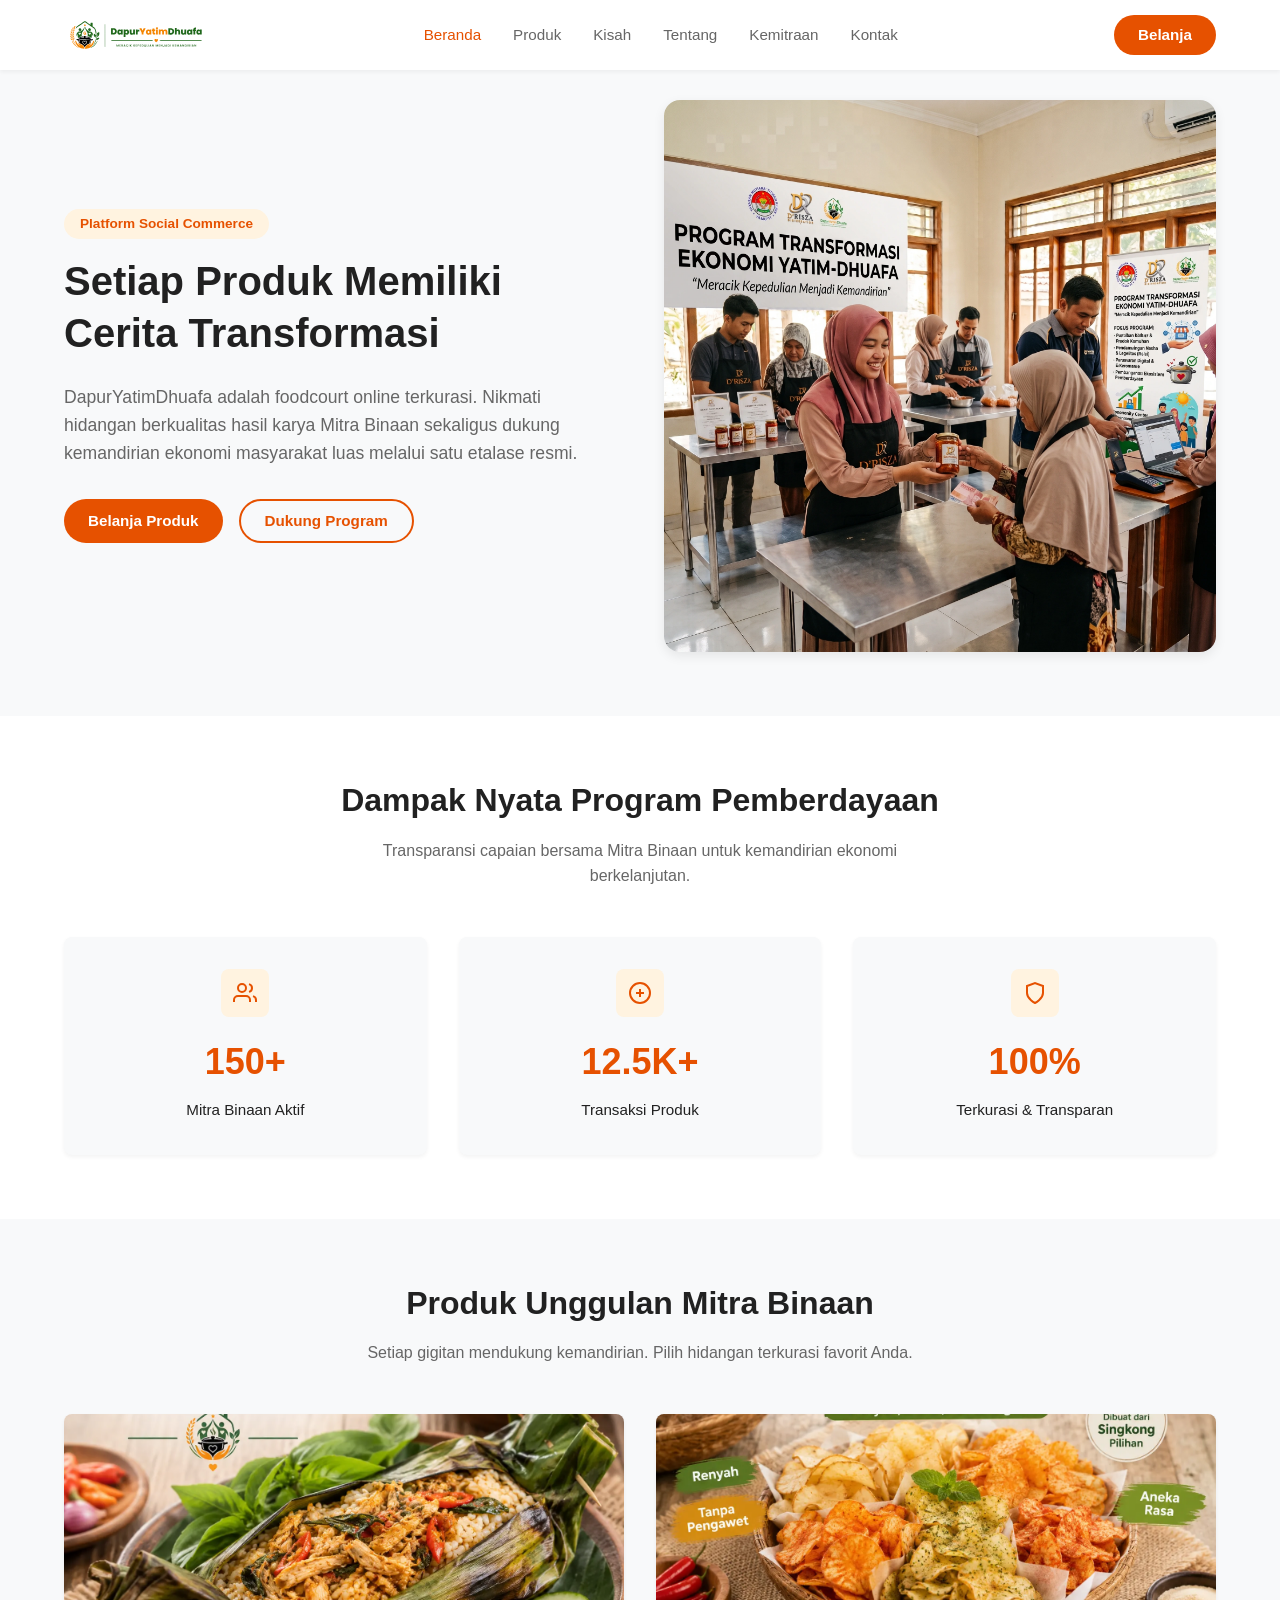
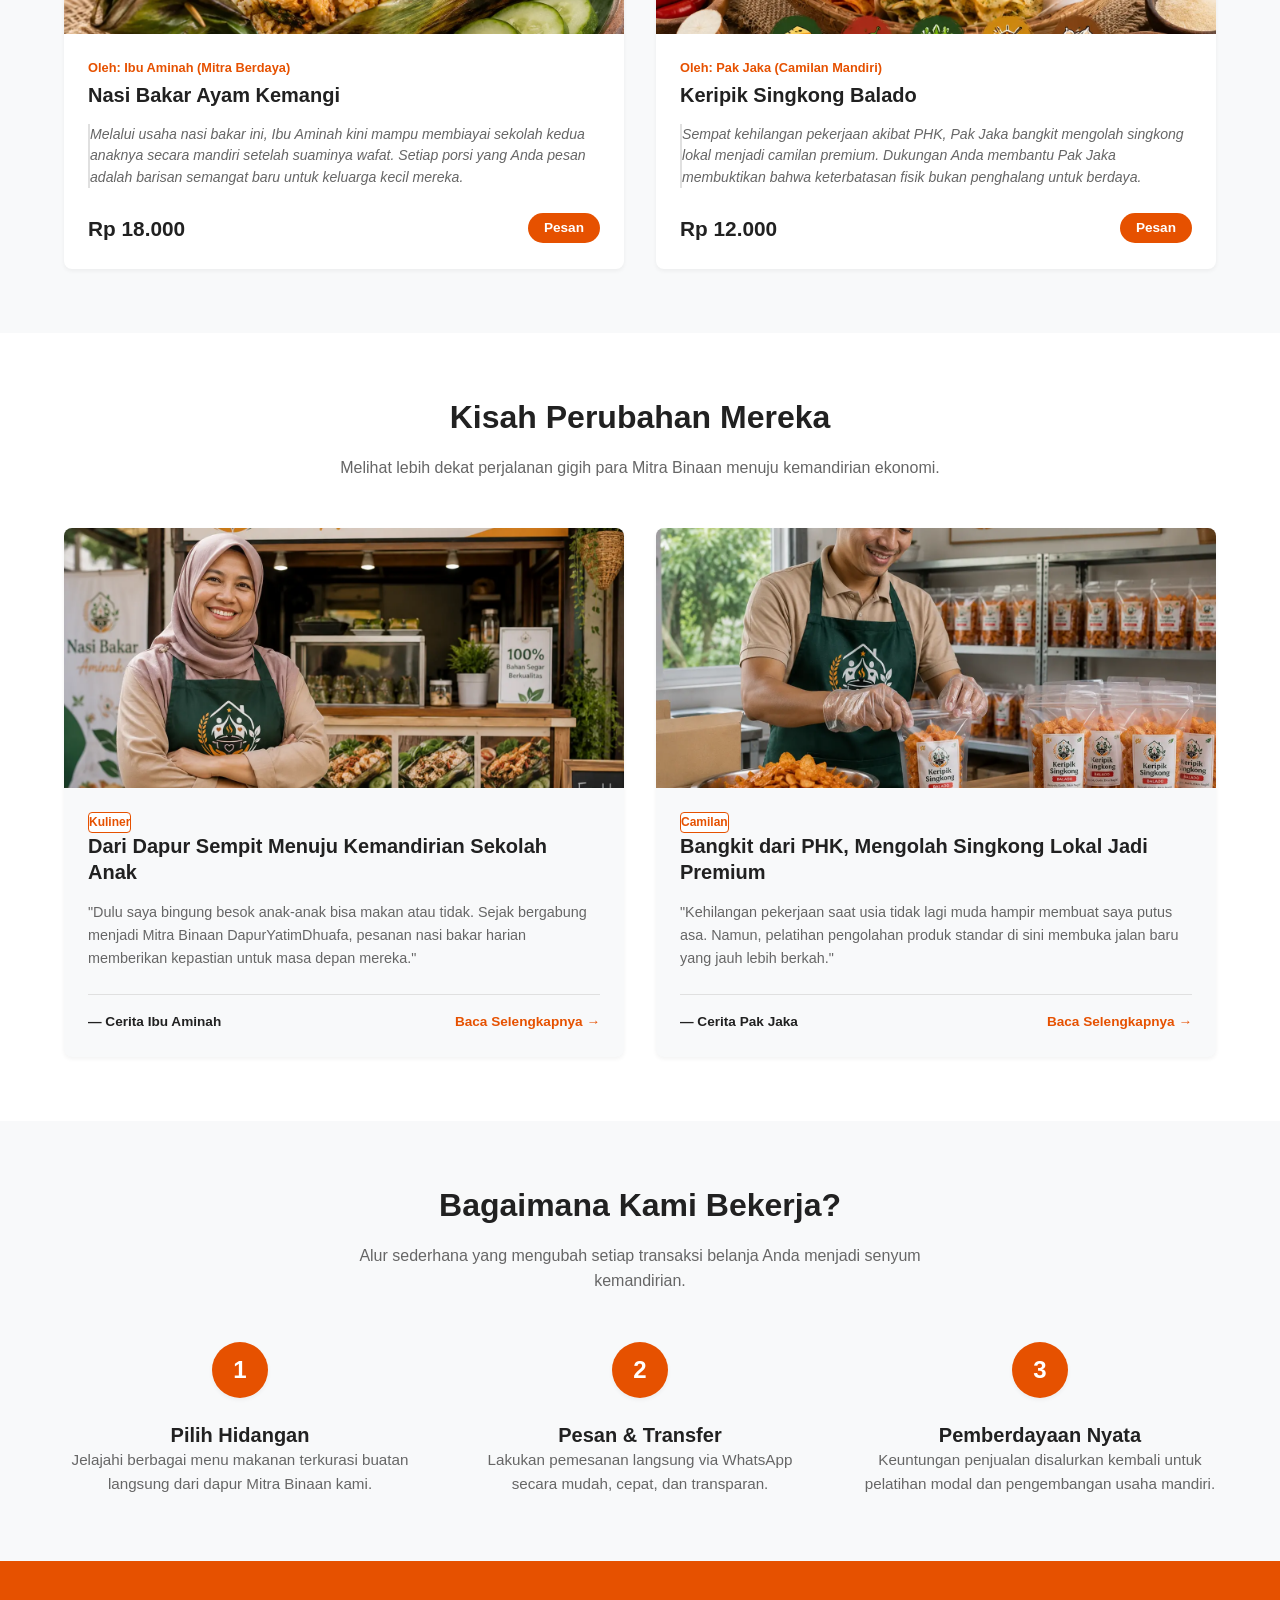
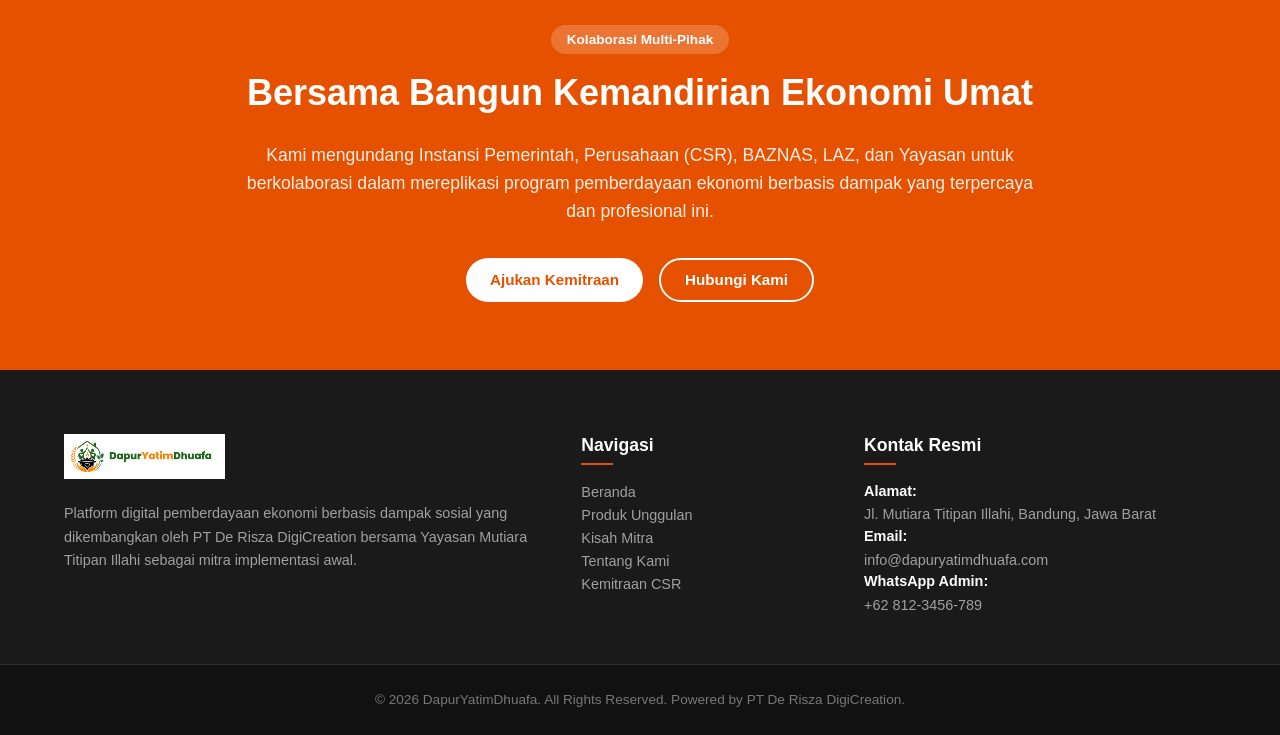
==== index.html @ 3997c0d6 "mengatur tampilan saat dishare ke sosmed" ====
<!doctype html>
<html lang="id">
  <head>
    <meta charset="UTF-8" />
    <meta name="viewport" content="width=device-width, initial-scale=1.0" />
    <title>DapurYatimDhuafa - Platform Foodcourt Online Terkurasi</title>
    <link
      rel="icon"
      type="image/webp"
      href="assets/icons/icon-dapuryatimdhuafa.svg"
    />

    <!-- SEO Meta Tags -->
    <meta
      name="description"
      content="Platform digital pemberdayaan ekonomi berbasis dampak sosial yang menghubungkan hasil karya Mitra Binaan dengan masyarakat luas melalui etalase digital resmi."
    />
    <link rel="canonical" href="https://dapuryatimdhuafa.com/" />

    <!-- Open Graph / Facebook / WhatsApp (BAB 46) -->
    <!-- Open Graph / Facebook / WhatsApp (BAB 46) -->
    <meta property="og:type" content="website" />
    <meta property="og:url" content="https://dederisza.github.io/dyd/" />
    <meta property="og:title" content="Dapur Yatim Dhuafa" />
    <meta
      property="og:description"
      content="Meracik Kepedulian Menjadi Kemandirian. Platform foodcourt online terkurasi hasil karya Mitra Binaan."
    />
    <meta
      property="og:image"
      content="https://dederisza.github.io/dyd/assets/images/hero-display.webp"
    />

    <!-- CSS Master (BAB 42) -->
    <link rel="stylesheet" href="assets/css/style.css" />
  </head>
  <body>
    <!-- Header & Navigasi Utama (BAB 11 & 41) -->
    <!-- Header & Navigasi Utama (BAB 11, 12, & 41) -->
    <header class="main-header">
      <nav class="navbar">
        <!-- 1. Area Logo Resmi (BAB 12) -->
        <a href="#" class="navbar__logo">
          <img
            src="assets/images/logo-horizontal-dapuryatimdhuafa.svg"
            alt="Logo Resmi DapurYatimDhuafa"
            class="navbar__logo-img"
          />
        </a>

        <!-- 2. Menu Navigasi Tengah (BAB 12) -->
        <ul class="navbar__menu">
          <li>
            <a href="#" class="navbar__link navbar__link--active">Beranda</a>
          </li>
          <li><a href="pages/produk.html" class="navbar__link">Produk</a></li>
          <li><a href="pages/kisah.html" class="navbar__link">Kisah</a></li>
          <li><a href="pages/tentang.html" class="navbar__link">Tentang</a></li>
          <li>
            <a href="pages/kemitraan.html" class="navbar__link">Kemitraan</a>
          </li>
          <li><a href="pages/kontak.html" class="navbar__link">Kontak</a></li>
        </ul>

        <!-- 3. Aksi Kanan / CTA (BAB 12 & 29) -->
        <div class="navbar__actions">
          <!-- Tombol Belanja Utama -->
          <a href="pages/produk.html" class="btn btn--primary">Belanja</a>

          <!-- Tombol Hamburger Mobile (☰) -->
          <button
            class="navbar__toggle"
            aria-label="Buka Menu"
            aria-expanded="false"
          >
            <span></span>
            <span></span>
            <span></span>
          </button>
        </div>
      </nav>
    </header>

    <!-- Konten Utama Halaman (BAB 41) -->
    <main>
      <!-- H1 Tunggal Wajib per Halaman (BAB 41) -->
      <h1 class="visually-hidden">
        DapurYatimDhuafa - Pemberdayaan Ekonomi Berbasis Dampak Sosial
      </h1>

      <!-- Section Hero (BAB 11 & 41) -->
      <!-- Section Hero (BAB 11, 16, & 18) -->
      <section id="hero" class="hero">
        <div class="hero__container">
          <!-- Blok Teks / Informasi -->
          <div class="hero__content">
            <span class="hero__badge">Platform Social Commerce</span>
            <h2 class="hero__title">
              Setiap Produk Memiliki Cerita Transformasi
            </h2>
            <p class="hero__description">
              DapurYatimDhuafa adalah foodcourt online terkurasi. Nikmati
              hidangan berkualitas hasil karya Mitra Binaan sekaligus dukung
              kemandirian ekonomi masyarakat luas melalui satu etalase resmi.
            </p>

            <!-- Strategi CTA (BAB 15 & 29) -->
            <div class="hero__actions">
              <a href="pages/produk.html" class="btn btn--primary"
                >Belanja Produk</a
              >
              <a href="pages/kisah.html" class="btn btn--secondary"
                >Dukung Program</a
              >
            </div>
          </div>

          <!-- Blok Visual / Gambar Utama -->
          <div class="hero__image-wrapper">
            <!-- Menggunakan standar gambar optimal (BAB 31 & 45) -->
            <img
              src="assets/images/hero-transaksi-dapuryatimdhuafa.webp"
              alt="Aktivitas Mitra Binaan DapurYatimDhuafa memasak hidangan berkualitas"
              class="hero__image"
              loading="eager"
            />
          </div>
        </div>
      </section>

      <!-- Section Impact / Dampak (BAB 11) -->
      <!-- Section Impact / Dampak (BAB 11 & 16) -->
      <section id="impact" class="impact">
        <div class="impact__container">
          <!-- Header Section -->
          <div class="impact__header">
            <h2 class="impact__title">Dampak Nyata Program Pemberdayaan</h2>
            <p class="impact__subtitle">
              Transparansi capaian bersama Mitra Binaan untuk kemandirian
              ekonomi berkelanjutan.
            </p>
          </div>

          <!-- Grid Kartu Dampak (BAB 24 & 30) -->
          <div class="impact__grid">
            <!-- Kartu Dampak 1 -->
            <div class="impact-card">
              <div class="impact-card__icon-wrapper">
                <!-- Placeholder Icon Menggunakan SVG Sederhana (BAB 28 & 39) -->
                <svg
                  class="impact-card__icon"
                  viewBox="0 0 24 24"
                  width="24"
                  height="24"
                  fill="none"
                  stroke="currentColor"
                  stroke-width="2"
                >
                  <path d="M17 21v-2a4 4 0 0 0-4-4H5a4 4 0 0 0-4 4v2"></path>
                  <circle cx="9" cy="7" r="4"></circle>
                  <path d="M23 21v-2a4 4 0 0 0-3-3.87"></path>
                  <path d="M16 3.13a4 4 0 0 1 0 7.75"></path>
                </svg>
              </div>
              <div class="impact-card__number">150+</div>
              <p class="impact-card__label">Mitra Binaan Aktif</p>
            </div>

            <!-- Kartu Dampak 2 -->
            <div class="impact-card">
              <div class="impact-card__icon-wrapper">
                <svg
                  class="impact-card__icon"
                  viewBox="0 0 24 24"
                  width="24"
                  height="24"
                  fill="none"
                  stroke="currentColor"
                  stroke-width="2"
                >
                  <circle cx="12" cy="12" r="10"></circle>
                  <line x1="12" y1="8" x2="12" y2="16"></line>
                  <line x1="8" y1="12" x2="16" y2="12"></line>
                </svg>
              </div>
              <div class="impact-card__number">12.5K+</div>
              <p class="impact-card__label">Transaksi Produk</p>
            </div>

            <!-- Kartu Dampak 3 -->
            <div class="impact-card">
              <div class="impact-card__icon-wrapper">
                <svg
                  class="impact-card__icon"
                  viewBox="0 0 24 24"
                  width="24"
                  height="24"
                  fill="none"
                  stroke="currentColor"
                  stroke-width="2"
                >
                  <path d="M12 22s8-4 8-10V5l-8-3-8 3v7c0 6 8 10 8 10z"></path>
                </svg>
              </div>
              <div class="impact-card__number">100%</div>
              <p class="impact-card__label">Terkurasi & Transparan</p>
            </div>
          </div>
        </div>
      </section>

      <!-- Section Produk Pilihan (BAB 11) -->
      <!-- Section Produk Pilihan (BAB 11, 16, & 30) -->
      <section id="featured-products" class="products">
        <div class="products__container">
          <!-- Header Section -->
          <div class="products__header">
            <h2 class="products__title">Produk Unggulan Mitra Binaan</h2>
            <p class="products__subtitle">
              Setiap gigitan mendukung kemandirian. Pilih hidangan terkurasi
              favorit Anda.
            </p>
          </div>

          <!-- Grid Katalog Produk (BAB 24 & 30) -->
          <!-- Grid Katalog Produk (BAB 24 & 30) -->
          <div class="products__grid">
            <!-- Product Card 1 -->
            <div class="product-card">
              <div class="product-card__image-wrapper">
                <img
                  src="assets/images/nasi-bakar-ayam-suwir-kemangi.webp"
                  alt="Nasi Bakar Ayam Suwir Kemangi"
                  class="product-card__image"
                  loading="lazy"
                />
                <span class="product-card__badge">Terlaris</span>
              </div>
              <div class="product-card__content">
                <span class="product-card__mitra"
                  >Oleh: Ibu Aminah (Mitra Berdaya)</span
                >
                <h3 class="product-card__name">Nasi Bakar Ayam Kemangi</h3>

                <!-- Cerita Pengantar yang Menggugah (BAB 2.3 & 6) -->
                <p class="product-card__excerpt">
                  Melalui usaha nasi bakar ini, Ibu Aminah kini mampu membiayai
                  sekolah kedua anaknya secara mandiri setelah suaminya wafat.
                  Setiap porsi yang Anda pesan adalah barisan semangat baru
                  untuk keluarga kecil mereka.
                </p>

                <div class="product-card__footer">
                  <span class="product-card__price">Rp 18.000</span>
                  <a
                    href="https://wa.me/628123456789?text=Halo%20Admin%20DapurYatimDhuafa,%20saya%20mau%20pesan%20Nasi%20Bakar%20Ayam"
                    class="btn btn--primary btn--sm"
                    target="_blank"
                    rel="noopener"
                    >Pesan</a
                  >
                </div>
              </div>
            </div>

            <!-- Product Card 2 -->
            <div class="product-card">
              <div class="product-card__image-wrapper">
                <img
                  src="assets/images/keripik-singkong-renyah-aneka-rasa.webp"
                  alt="Keripik Singkong Renyah Aneka Rasa"
                  class="product-card__image"
                  loading="lazy"
                />
              </div>
              <div class="product-card__content">
                <span class="product-card__mitra"
                  >Oleh: Pak Jaka (Camilan Mandiri)</span
                >
                <h3 class="product-card__name">Keripik Singkong Balado</h3>

                <!-- Cerita Pengantar yang Menggugah (BAB 2.3 & 6) -->
                <p class="product-card__excerpt">
                  Sempat kehilangan pekerjaan akibat PHK, Pak Jaka bangkit
                  mengolah singkong lokal menjadi camilan premium. Dukungan Anda
                  membantu Pak Jaka membuktikan bahwa keterbatasan fisik bukan
                  penghalang untuk berdaya.
                </p>

                <div class="product-card__footer">
                  <span class="product-card__price">Rp 12.000</span>
                  <a
                    href="https://wa.me/628123456789?text=Halo%20Admin%20DapurYatimDhuafa,%20saya%20mau%20pesan%20Keripik%20Singkong"
                    class="btn btn--primary btn--sm"
                    target="_blank"
                    rel="noopener"
                    >Pesan</a
                  >
                </div>
              </div>
            </div>
          </div>
        </div>
      </section>

      <!-- Section Cerita Pilihan (BAB 11) -->
      <!-- Section Cerita Pilihan (BAB 11, 16, & 30) -->
      <section id="featured-stories" class="stories">
        <div class="stories__container">
          <!-- Header Section -->
          <div class="stories__header">
            <h2 class="stories__title">Kisah Perubahan Mereka</h2>
            <p class="stories__subtitle">
              Melihat lebih dekat perjalanan gigih para Mitra Binaan menuju
              kemandirian ekonomi.
            </p>
          </div>

          <!-- Grid Kartu Cerita (BAB 24 & 30) -->
          <div class="stories__grid">
            <!-- Story Card 1 -->
            <article class="story-card">
              <div class="story-card__image-wrapper">
                <img
                  src="assets/images/bu-aminah-depan-gerainya.webp"
                  alt="Foto senyum Ibu Aminah di depan gerai Nasi Bakar miliknya"
                  class="story-card__image"
                  loading="lazy"
                />
              </div>
              <div class="story-card__content">
                <span class="story-card__tag">Kuliner</span>
                <h3 class="story-card__title">
                  Dari Dapur Sempit Menuju Kemandirian Sekolah Anak
                </h3>
                <p class="story-card__snippet">
                  "Dulu saya bingung besok anak-anak bisa makan atau tidak.
                  Sejak bergabung menjadi Mitra Binaan DapurYatimDhuafa, pesanan
                  nasi bakar harian memberikan kepastian untuk masa depan
                  mereka."
                </p>
                <div class="story-card__footer">
                  <span class="story-card__author">— Cerita Ibu Aminah</span>
                  <!-- Tombol aksi membaca cerita penuh (BAB 29) -->
                  <a href="pages/kisah.html" class="story-card__link"
                    >Baca Selengkapnya &rarr;</a
                  >
                </div>
              </div>
            </article>

            <!-- Story Card 2 -->
            <article class="story-card">
              <div class="story-card__image-wrapper">
                <img
                  src="assets/images/foto-pak-jaka-sedang-mengemas-keripik-singkong-balado-dengan-rapi.webp"
                  alt="Foto Pak Jaka sedang mengemas Keripik Singkong Balado dengan rapi"
                  class="story-card__image"
                  loading="lazy"
                />
              </div>
              <div class="story-card__content">
                <span class="story-card__tag">Camilan</span>
                <h3 class="story-card__title">
                  Bangkit dari PHK, Mengolah Singkong Lokal Jadi Premium
                </h3>
                <p class="story-card__snippet">
                  "Kehilangan pekerjaan saat usia tidak lagi muda hampir membuat
                  saya putus asa. Namun, pelatihan pengolahan produk standar di
                  sini membuka jalan baru yang jauh lebih berkah."
                </p>
                <div class="story-card__footer">
                  <span class="story-card__author">— Cerita Pak Jaka</span>
                  <a href="pages/kisah.html" class="story-card__link"
                    >Baca Selengkapnya &rarr;</a
                  >
                </div>
              </div>
            </article>
          </div>
        </div>
      </section>

      <!-- Section Cara Kerja (BAB 11) -->
      <!-- Section Cara Kerja (BAB 11 & 16) -->
      <section id="how-it-works" class="steps">
        <div class="steps__container">
          <!-- Header Section -->
          <div class="steps__header">
            <h2 class="steps__title">Bagaimana Kami Bekerja?</h2>
            <p class="steps__subtitle">
              Alur sederhana yang mengubah setiap transaksi belanja Anda menjadi
              senyum kemandirian.
            </p>
          </div>

          <!-- Alur Langkah (Flexbox/Grid - BAB 24) -->
          <div class="steps__grid">
            <!-- Langkah 1 -->
            <div class="step-item">
              <div class="step-item__number">1</div>
              <h3 class="step-item__title">Pilih Hidangan</h3>
              <p class="step-item__description">
                Jelajahi berbagai menu makanan terkurasi buatan langsung dari
                dapur Mitra Binaan kami.
              </p>
            </div>

            <!-- Langkah 2 -->
            <div class="step-item">
              <div class="step-item__number">2</div>
              <h3 class="step-item__title">Pesan & Transfer</h3>
              <p class="step-item__description">
                Lakukan pemesanan langsung via WhatsApp secara mudah, cepat, dan
                transparan.
              </p>
            </div>

            <!-- Langkah 3 -->
            <div class="step-item">
              <div class="step-item__number">3</div>
              <h3 class="step-item__title">Pemberdayaan Nyata</h3>
              <p class="step-item__description">
                Keuntungan penjualan disalurkan kembali untuk pelatihan modal
                dan pengembangan usaha mandiri.
              </p>
            </div>
          </div>
        </div>
      </section>

      <!-- Section Ajakan Bermitra (BAB 11) -->
      <!-- Section Ajakan Bermitra (BAB 11, 15, & 16) -->
      <section id="cta-partnership" class="partnership-cta">
        <div class="partnership-cta__container">
          <div class="partnership-cta__content">
            <!-- Label Penanda Target (BAB 8 - Persona CSR & Pemerintah) -->
            <span class="partnership-cta__badge">Kolaborasi Multi-Pihak</span>
            <h2 class="partnership-cta__title">
              Bersama Bangun Kemandirian Ekonomi Umat
            </h2>
            <p class="partnership-cta__description">
              Kami mengundang Instansi Pemerintah, Perusahaan (CSR), BAZNAS,
              LAZ, dan Yayasan untuk berkolaborasi dalam mereplikasi program
              pemberdayaan ekonomi berbasis dampak yang terpercaya dan
              profesional ini.
            </p>

            <!-- Aksi Kemitraan Utama (BAB 15 & 29) -->
            <div class="partnership-cta__actions">
              <a href="pages/kemitraan.html" class="btn btn--primary"
                >Ajukan Kemitraan</a
              >
              <a href="pages/kontak.html" class="btn btn--secondary btn--light"
                >Hubungi Kami</a
              >
            </div>
          </div>
        </div>
      </section>
    </main>

    <!-- Footer Resmi (BAB 11 & 41) -->
    <!-- Footer Resmi (BAB 11 & 41) -->
    <footer class="main-footer">
      <div class="footer__container">
        <!-- Kolom 1: Tentang & Kredibilitas -->
        <div class="footer__col">
          <a href="#" class="footer__logo">
            <img
              src="assets/images/logo-web-DapurYatimDhuafa.jpeg"
              alt="Logo DapurYatimDhuafa Putih"
              class="footer__logo-img"
            />
          </a>
          <p class="footer__description">
            Platform digital pemberdayaan ekonomi berbasis dampak sosial yang
            dikembangkan oleh PT De Risza DigiCreation bersama Yayasan Mutiara
            Titipan Illahi sebagai mitra implementasi awal.
          </p>
        </div>

        <!-- Kolom 2: Tautan Navigasi Cepat (BAB 11) -->
        <div class="footer__col">
          <h4 class="footer__title">Navigasi</h4>
          <ul class="footer__links">
            <li><a href="#" class="footer__link">Beranda</a></li>
            <li>
              <a href="pages/produk.html" class="footer__link"
                >Produk Unggulan</a
              >
            </li>
            <li>
              <a href="pages/kisah.html" class="footer__link">Kisah Mitra</a>
            </li>
            <li>
              <a href="pages/tentang.html" class="footer__link">Tentang Kami</a>
            </li>
            <li>
              <a href="pages/kemitraan.html" class="footer__link"
                >Kemitraan CSR</a
              >
            </li>
          </ul>
        </div>

        <!-- Kolom 3: Kontak & Alamat (BAB 11) -->
        <div class="footer__col">
          <h4 class="footer__title">Kontak Resmi</h4>
          <ul class="footer__info">
            <li>
              <strong>Alamat:</strong> Jl. Mutiara Titipan Illahi, Bandung, Jawa
              Barat
            </li>
            <li><strong>Email:</strong> info@dapuryatimdhuafa.com</li>
            <li><strong>WhatsApp Admin:</strong> +62 812-3456-789</li>
          </ul>
        </div>
      </div>

      <!-- Baris Hak Cipta Paling Bawah -->
      <div class="footer__bottom">
        <div class="footer__bottom-container">
          <p>
            &copy; 2026 DapurYatimDhuafa. All Rights Reserved. Powered by PT De
            Risza DigiCreation.
          </p>
        </div>
      </div>
    </footer>

    <!-- JavaScript Master (BAB 43) -->
    <script src="assets/js/app.js" type="module"></script>
  </body>
</html>
---- assets/css/style.css ----
/* ==========================================================================
   DapurYatimDhuafa - Master Stylesheet
   Fungsi: Menggabungkan semua modul CSS sesuai BAB 42 & BAB 54
   ========================================================================== */

/* 1. Kategori BASE (Aturan Dasar & Variabel Global) */
@import url("base/variables.css");
@import url("base/reset.css");

/* 2. Kategori LAYOUT (Struktur Tata Letak Makro Halaman) */
@import url("layout/layout.css");
@import url("layout/header.css");

/* 3. Kategori COMPONENTS (Elemen UI Kecil yang Dapat Dipakai Ulang) */
@import url("components/buttons.css");

/* 4. Kategori PAGES (Gaya Visual Khusus untuk Halaman Tertentu/Section) */
@import url("pages/hero.css");
@import url("pages/section.css");
@import url("pages/responsive.css");
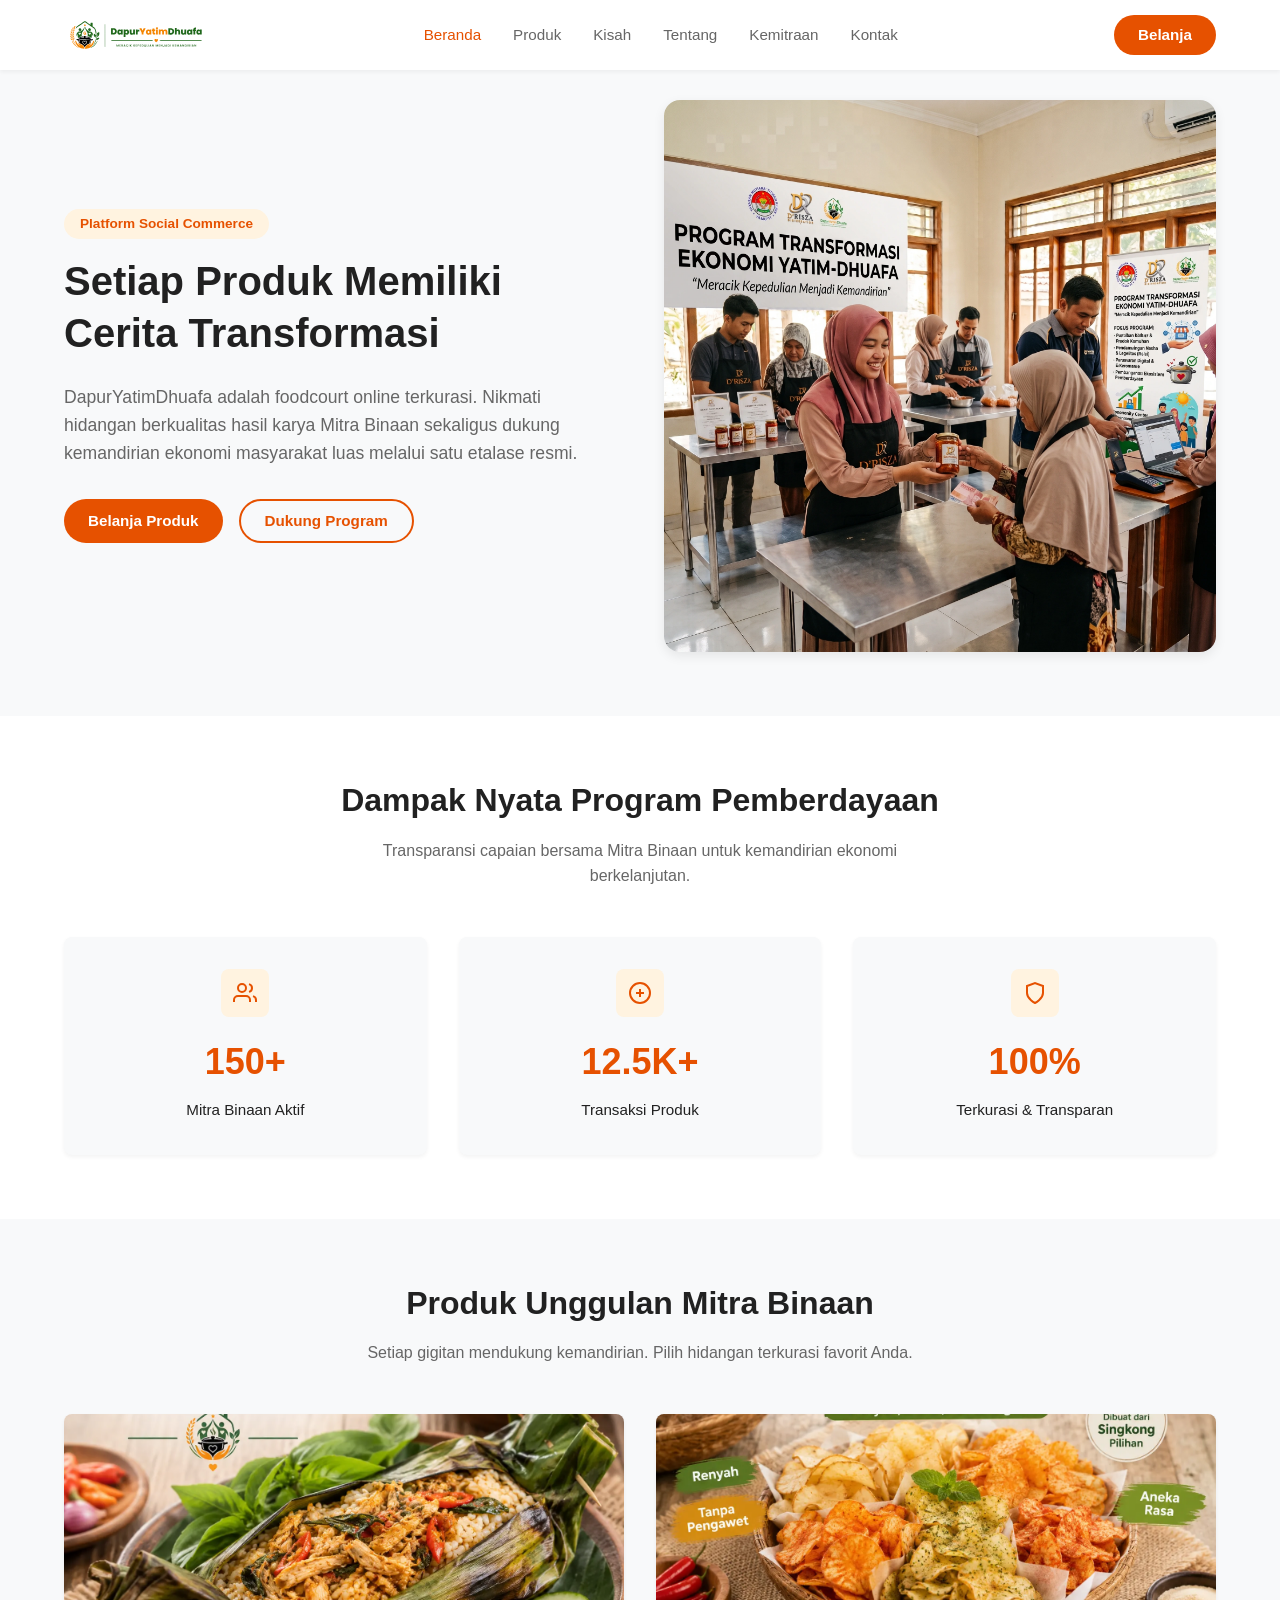
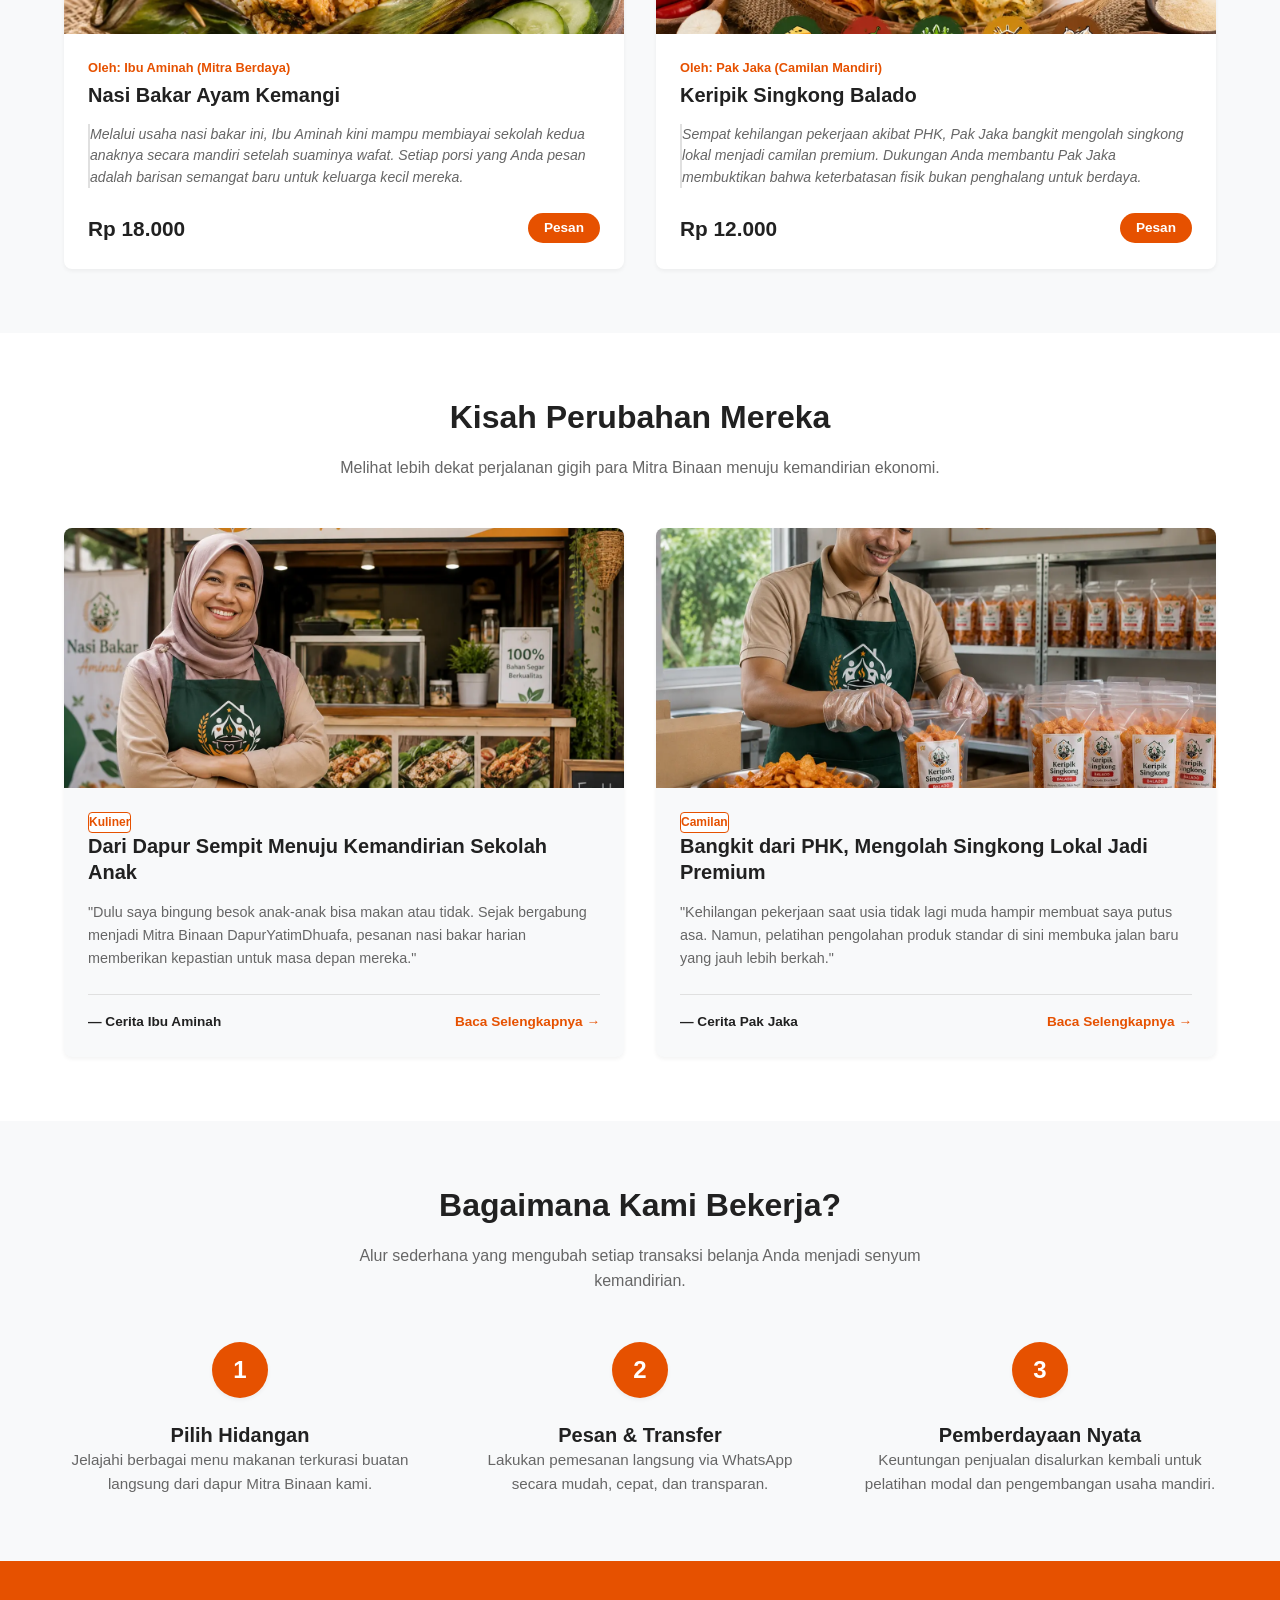
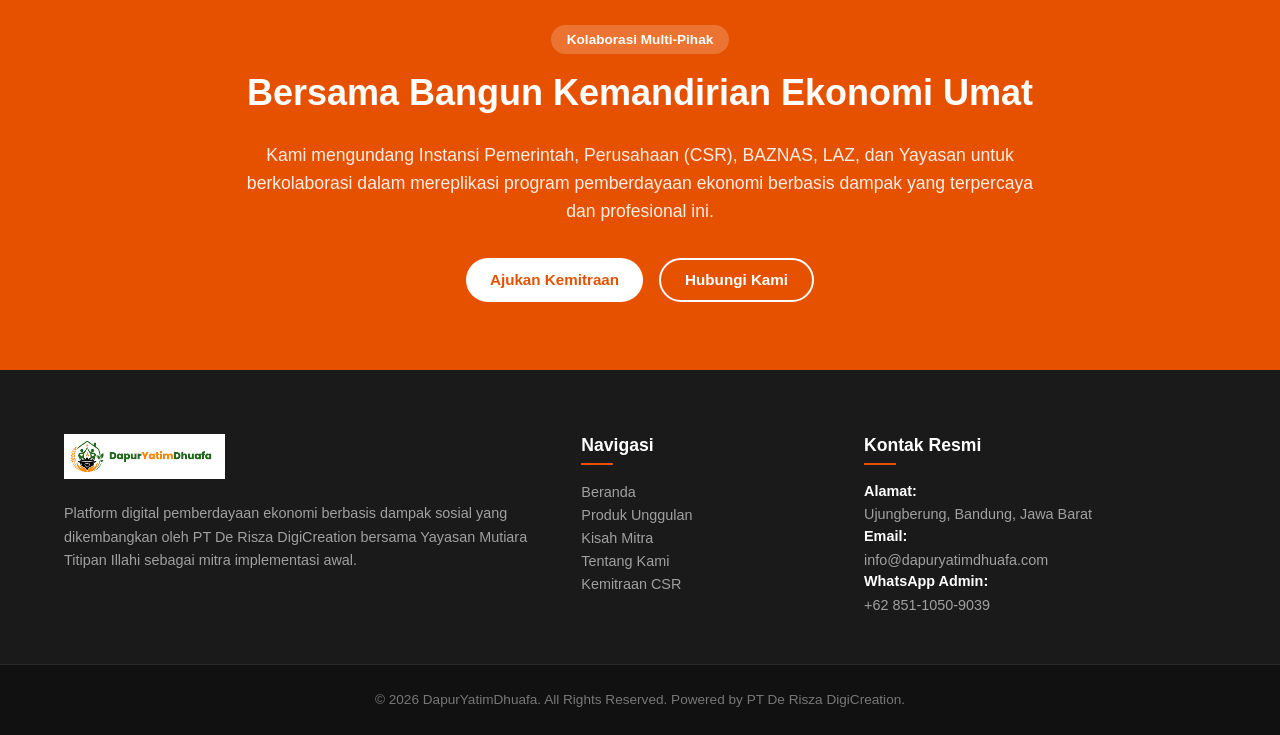
==== commit 004cd3fe: "Mengganti Alamat dan no WA" ====
--- a/index.html
+++ b/index.html
@@ -28,7 +28,7 @@
     />
     <meta
       property="og:image"
-      content="https://dederisza.github.io/dyd/assets/images/hero-display.webp"
+      content="https://dederisza.github.io/dyd/assets/images/hero-transaksi-dapuryatimdhuafa.webp"
     />
 
     <!-- CSS Master (BAB 42) -->
@@ -253,7 +253,7 @@
                 <div class="product-card__footer">
                   <span class="product-card__price">Rp 18.000</span>
                   <a
-                    href="https://wa.me/628123456789?text=Halo%20Admin%20DapurYatimDhuafa,%20saya%20mau%20pesan%20Nasi%20Bakar%20Ayam"
+                    href="https://wa.me/6285110509039?text=Halo%20Admin%20DapurYatimDhuafa,%20saya%20mau%20pesan%20Nasi%20Bakar%20Ayam"
                     class="btn btn--primary btn--sm"
                     target="_blank"
                     rel="noopener"
@@ -290,7 +290,7 @@
                 <div class="product-card__footer">
                   <span class="product-card__price">Rp 12.000</span>
                   <a
-                    href="https://wa.me/628123456789?text=Halo%20Admin%20DapurYatimDhuafa,%20saya%20mau%20pesan%20Keripik%20Singkong"
+                    href="https://wa.me/6285110509039?text=Halo%20Admin%20DapurYatimDhuafa,%20saya%20mau%20pesan%20Keripik%20Singkong"
                     class="btn btn--primary btn--sm"
                     target="_blank"
                     rel="noopener"
@@ -508,12 +508,9 @@
         <div class="footer__col">
           <h4 class="footer__title">Kontak Resmi</h4>
           <ul class="footer__info">
-            <li>
-              <strong>Alamat:</strong> Jl. Mutiara Titipan Illahi, Bandung, Jawa
-              Barat
-            </li>
+            <li><strong>Alamat:</strong> Ujungberung, Bandung, Jawa Barat</li>
             <li><strong>Email:</strong> info@dapuryatimdhuafa.com</li>
-            <li><strong>WhatsApp Admin:</strong> +62 812-3456-789</li>
+            <li><strong>WhatsApp Admin:</strong> +62 851-1050-9039</li>
           </ul>
         </div>
       </div>
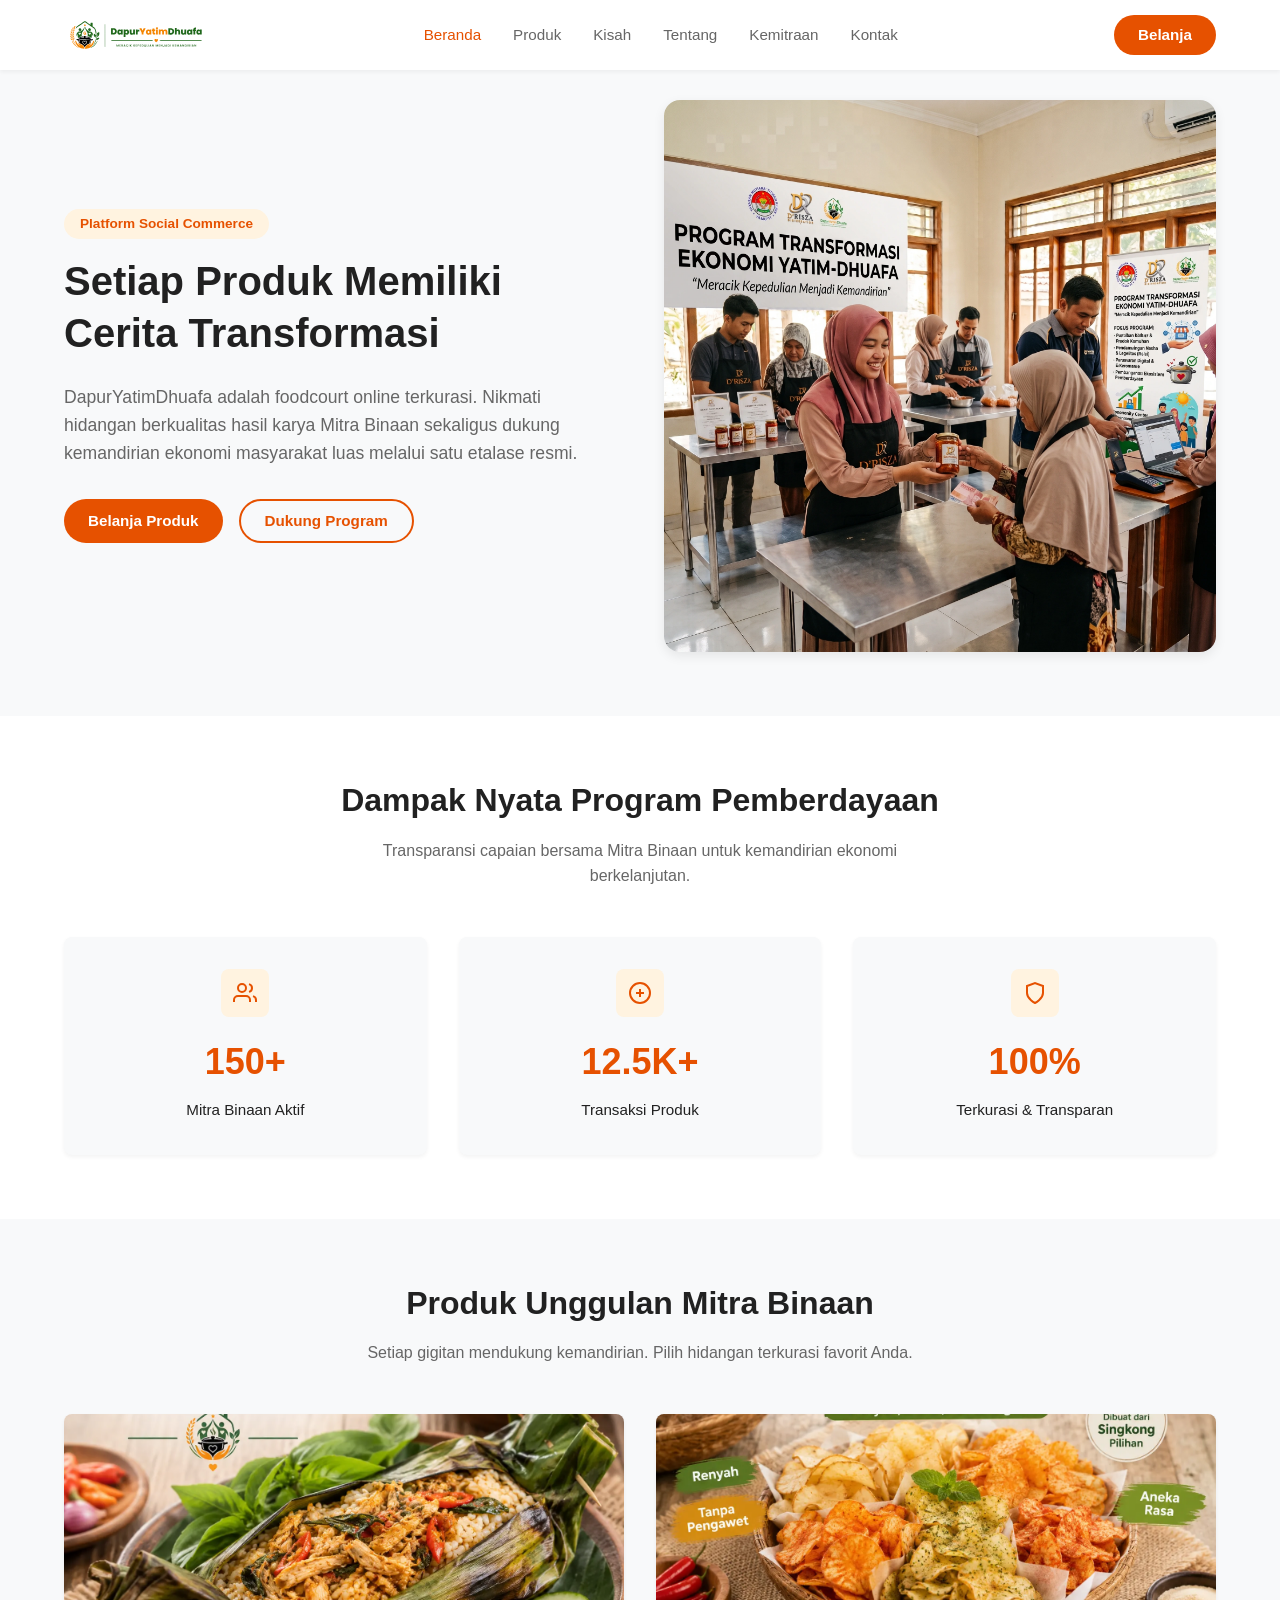
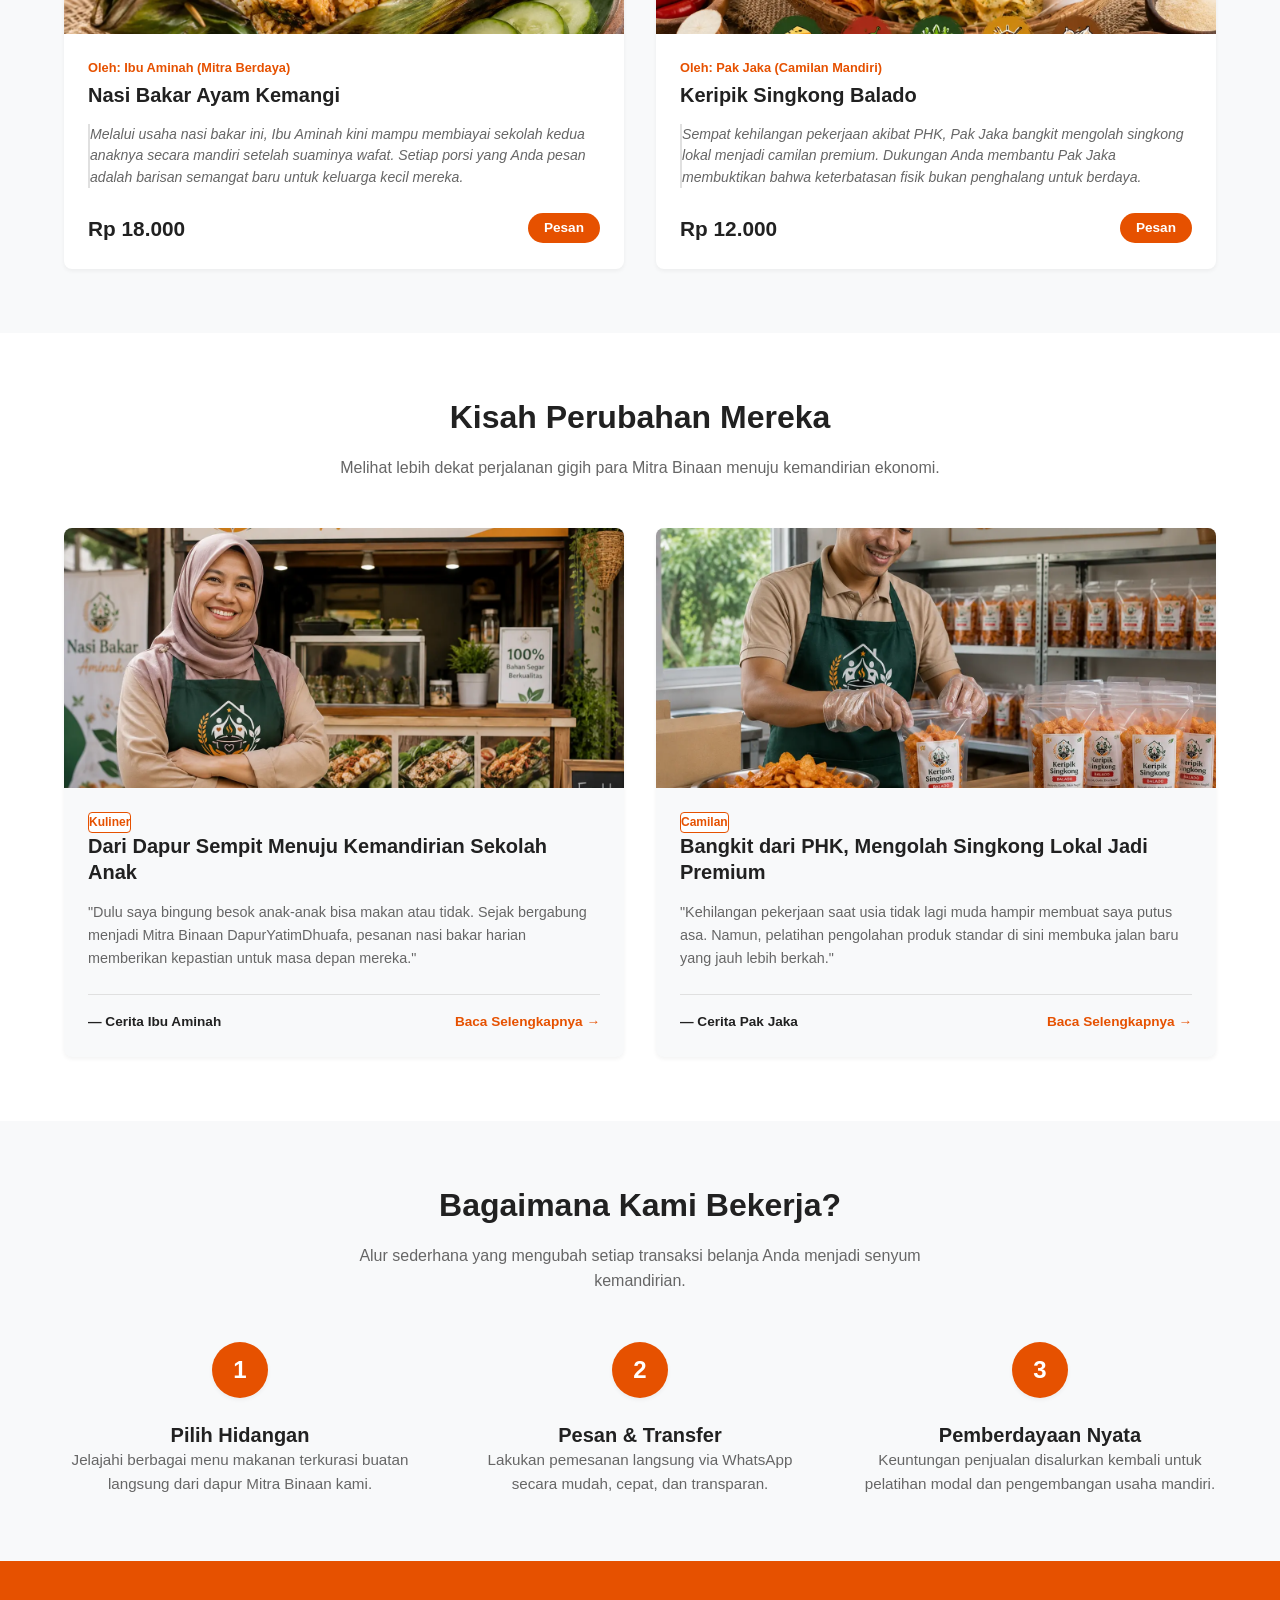
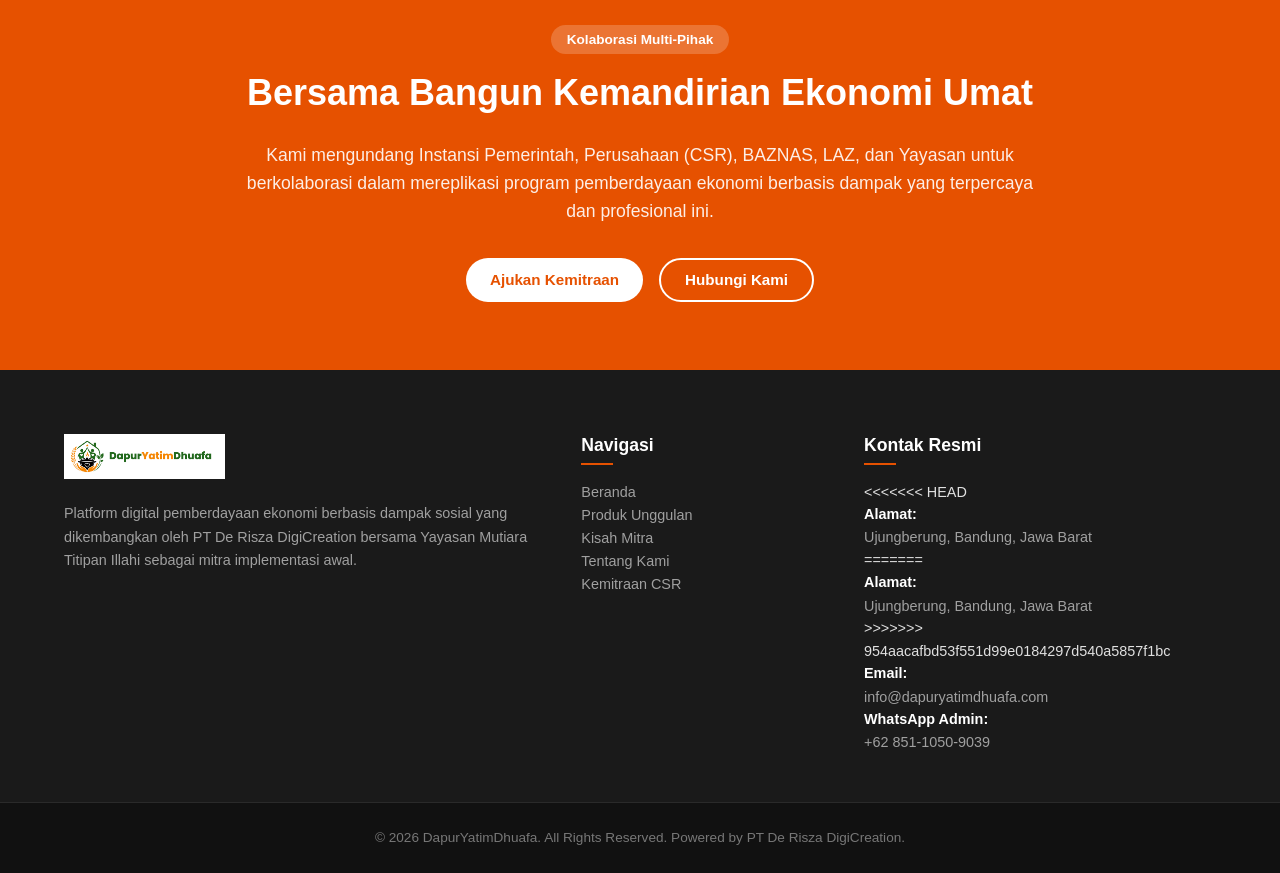
==== commit fae3c95a: "Merge branch 'main' of https://github.com/dederisza/dyd" ====
--- a/index.html
+++ b/index.html
@@ -508,7 +508,11 @@
         <div class="footer__col">
           <h4 class="footer__title">Kontak Resmi</h4>
           <ul class="footer__info">
+            <<<<<<< HEAD
             <li><strong>Alamat:</strong> Ujungberung, Bandung, Jawa Barat</li>
+            =======
+            <li><strong>Alamat:</strong> Ujungberung, Bandung, Jawa Barat</li>
+            >>>>>>> 954aacafbd53f551d99e0184297d540a5857f1bc
             <li><strong>Email:</strong> info@dapuryatimdhuafa.com</li>
             <li><strong>WhatsApp Admin:</strong> +62 851-1050-9039</li>
           </ul>
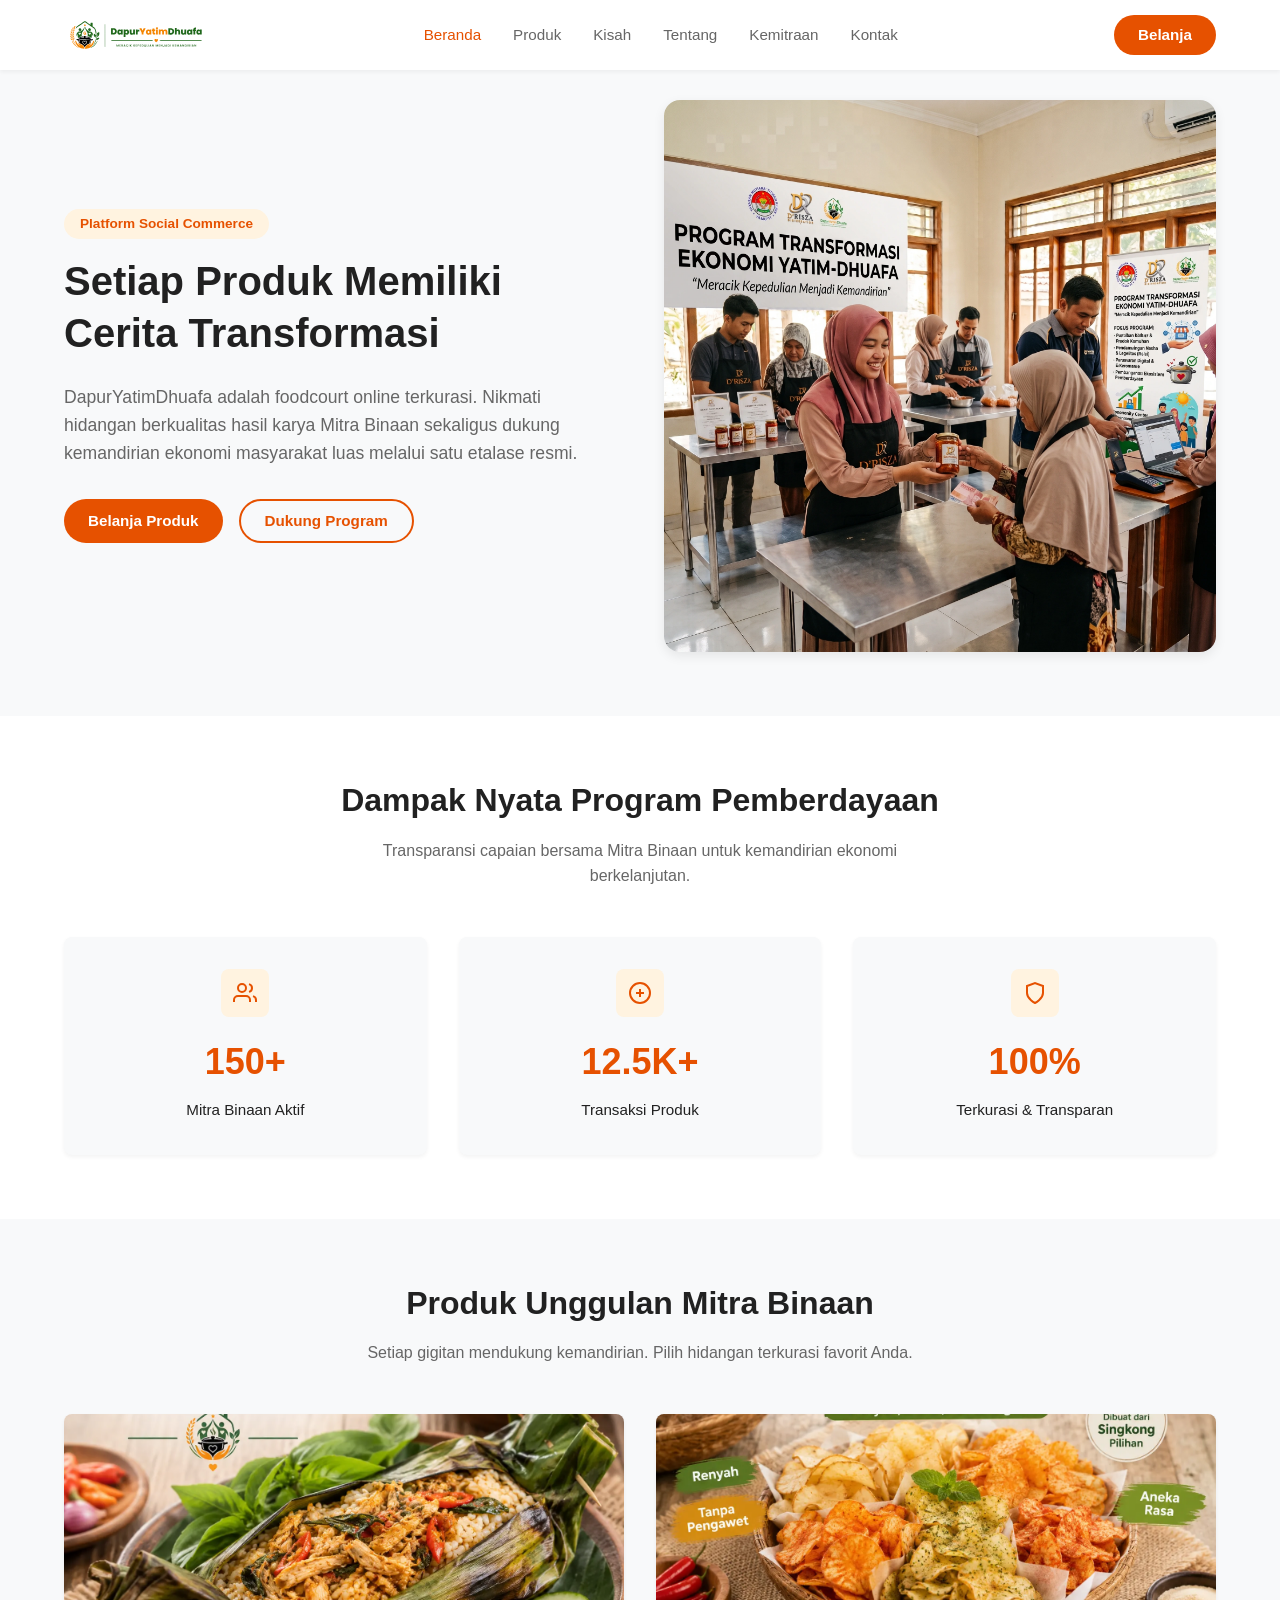
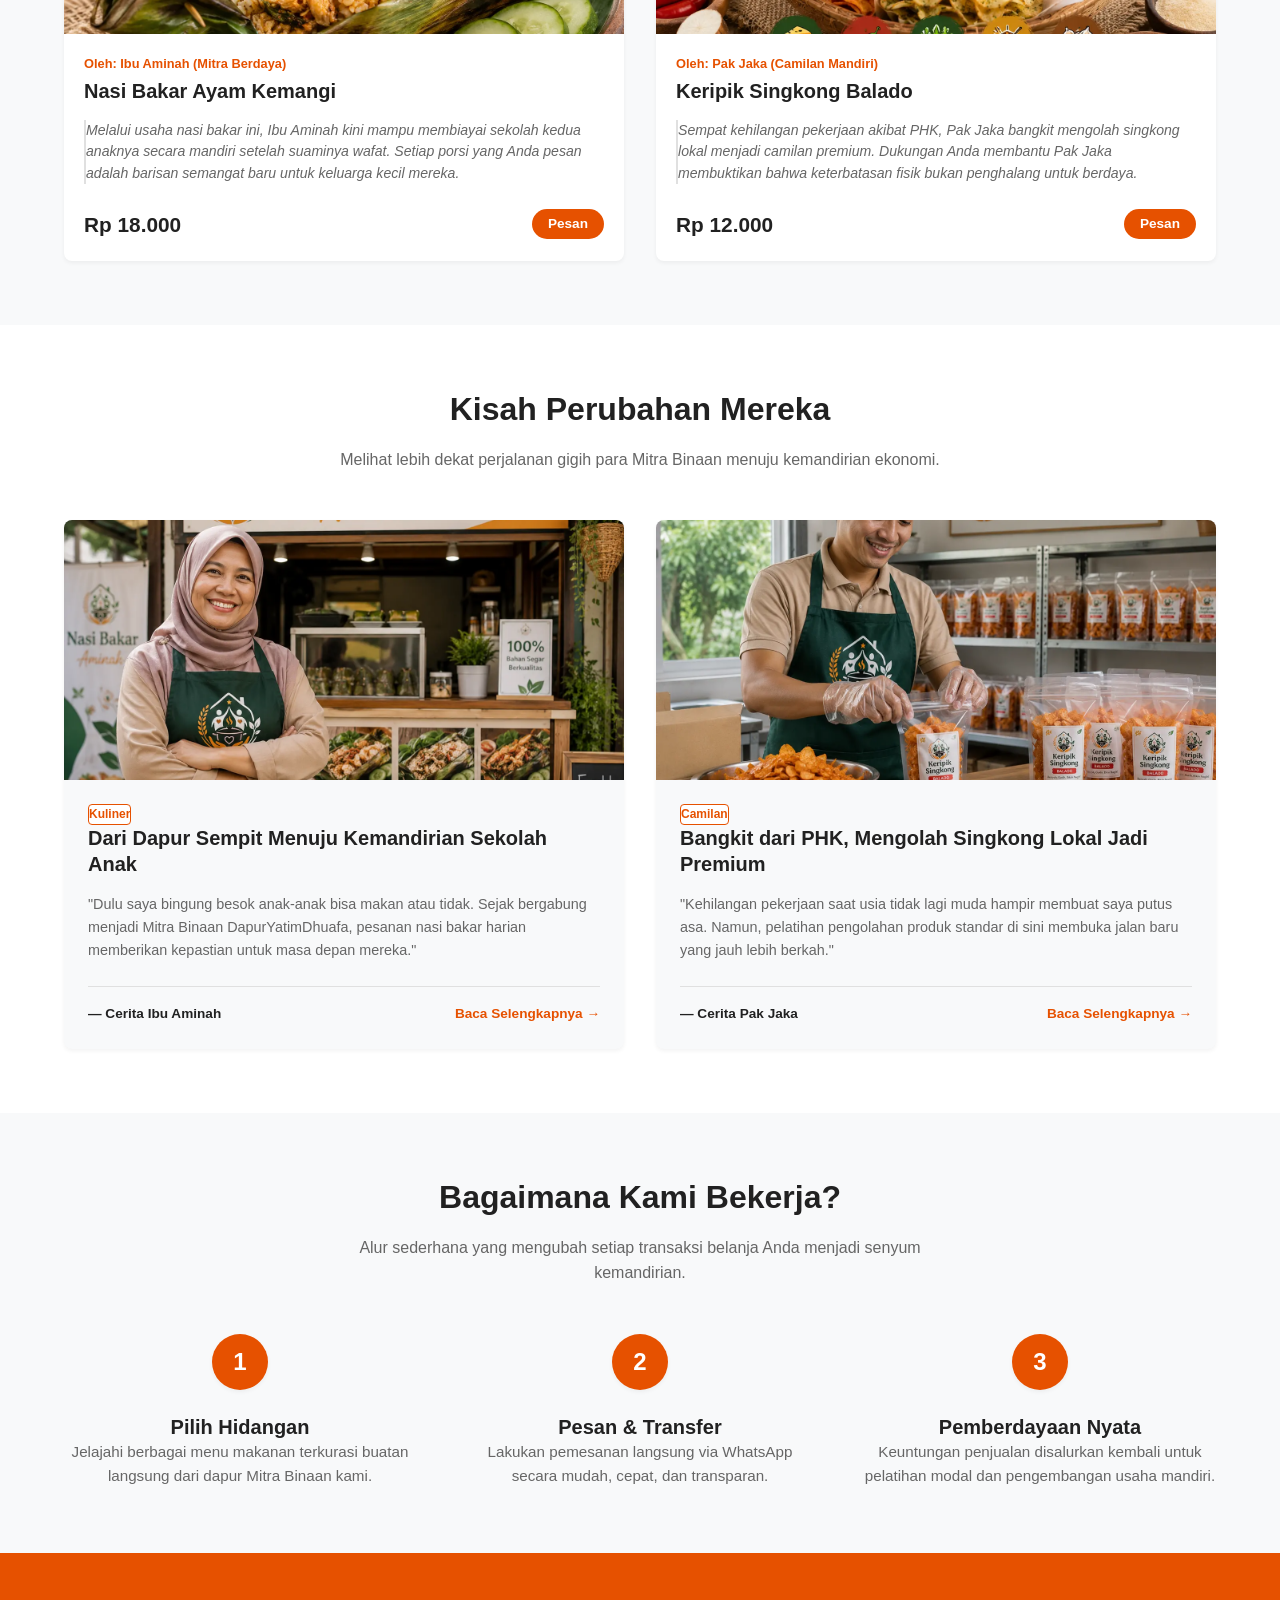
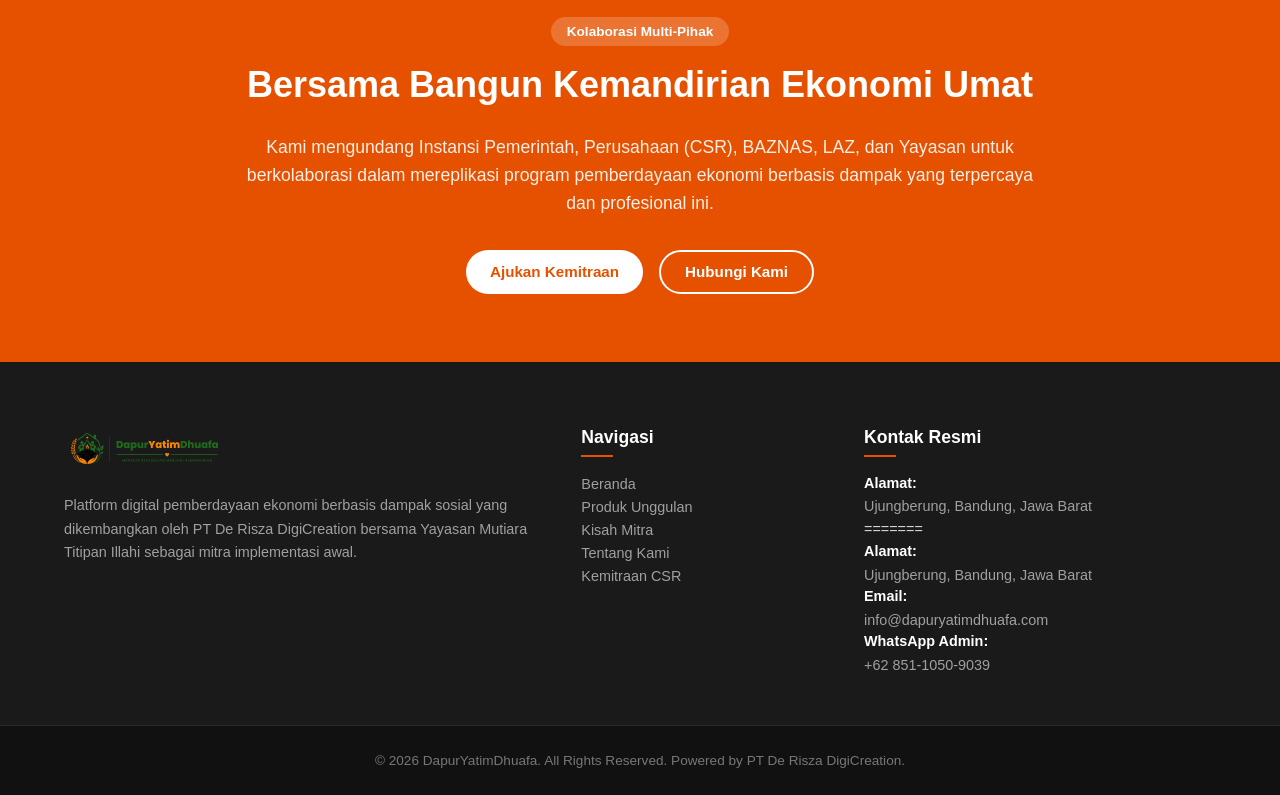
==== commit ae60cc13: "perbaikan hero dan foto produk" ====
--- a/index.html
+++ b/index.html
@@ -468,7 +468,7 @@
         <div class="footer__col">
           <a href="#" class="footer__logo">
             <img
-              src="assets/images/logo-web-DapurYatimDhuafa.jpeg"
+              src="assets/images/logo-horizontal-dapuryatimdhuafa.svg"
               alt="Logo DapurYatimDhuafa Putih"
               class="footer__logo-img"
             />
@@ -508,11 +508,9 @@
         <div class="footer__col">
           <h4 class="footer__title">Kontak Resmi</h4>
           <ul class="footer__info">
-            <<<<<<< HEAD
             <li><strong>Alamat:</strong> Ujungberung, Bandung, Jawa Barat</li>
             =======
             <li><strong>Alamat:</strong> Ujungberung, Bandung, Jawa Barat</li>
-            >>>>>>> 954aacafbd53f551d99e0184297d540a5857f1bc
             <li><strong>Email:</strong> info@dapuryatimdhuafa.com</li>
             <li><strong>WhatsApp Admin:</strong> +62 851-1050-9039</li>
           </ul>
--- a/assets/css/style.css
+++ b/assets/css/style.css
@@ -4,17 +4,18 @@
    ========================================================================== */
 
 /* 1. Kategori BASE (Aturan Dasar & Variabel Global) */
-@import url("base/variables.css");
-@import url("base/reset.css");
+@import "base/variables.css";
+@import "base/reset.css";
 
 /* 2. Kategori LAYOUT (Struktur Tata Letak Makro Halaman) */
-@import url("layout/layout.css");
-@import url("layout/header.css");
+@import "layout/header.css";
+@import "layout/layout.css";
 
 /* 3. Kategori COMPONENTS (Elemen UI Kecil yang Dapat Dipakai Ulang) */
-@import url("components/buttons.css");
+@import "components/buttons.css";
 
 /* 4. Kategori PAGES (Gaya Visual Khusus untuk Halaman Tertentu/Section) */
-@import url("pages/hero.css");
-@import url("pages/section.css");
-@import url("pages/responsive.css");
+@import "pages/hero.css";
+@import "pages/hero-internal.css";
+@import "pages/section.css";
+@import "pages/catalog.css";
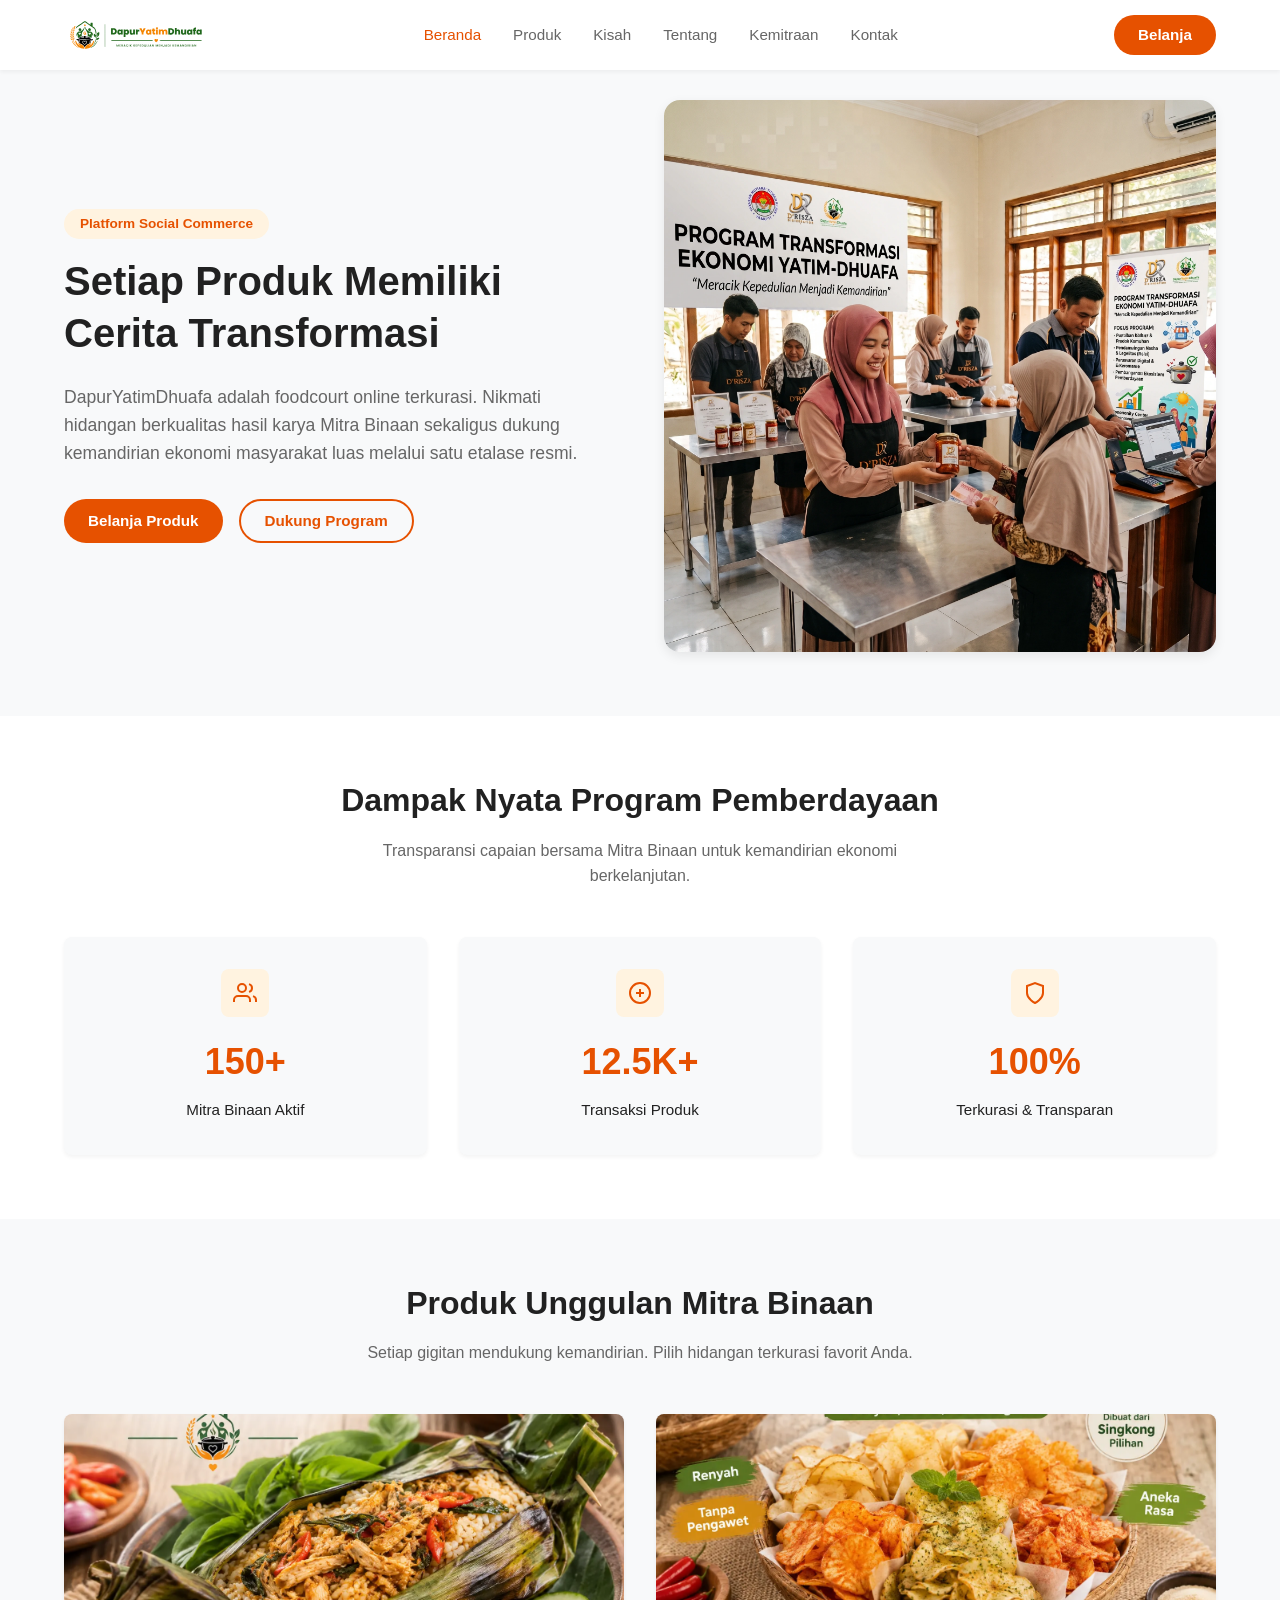
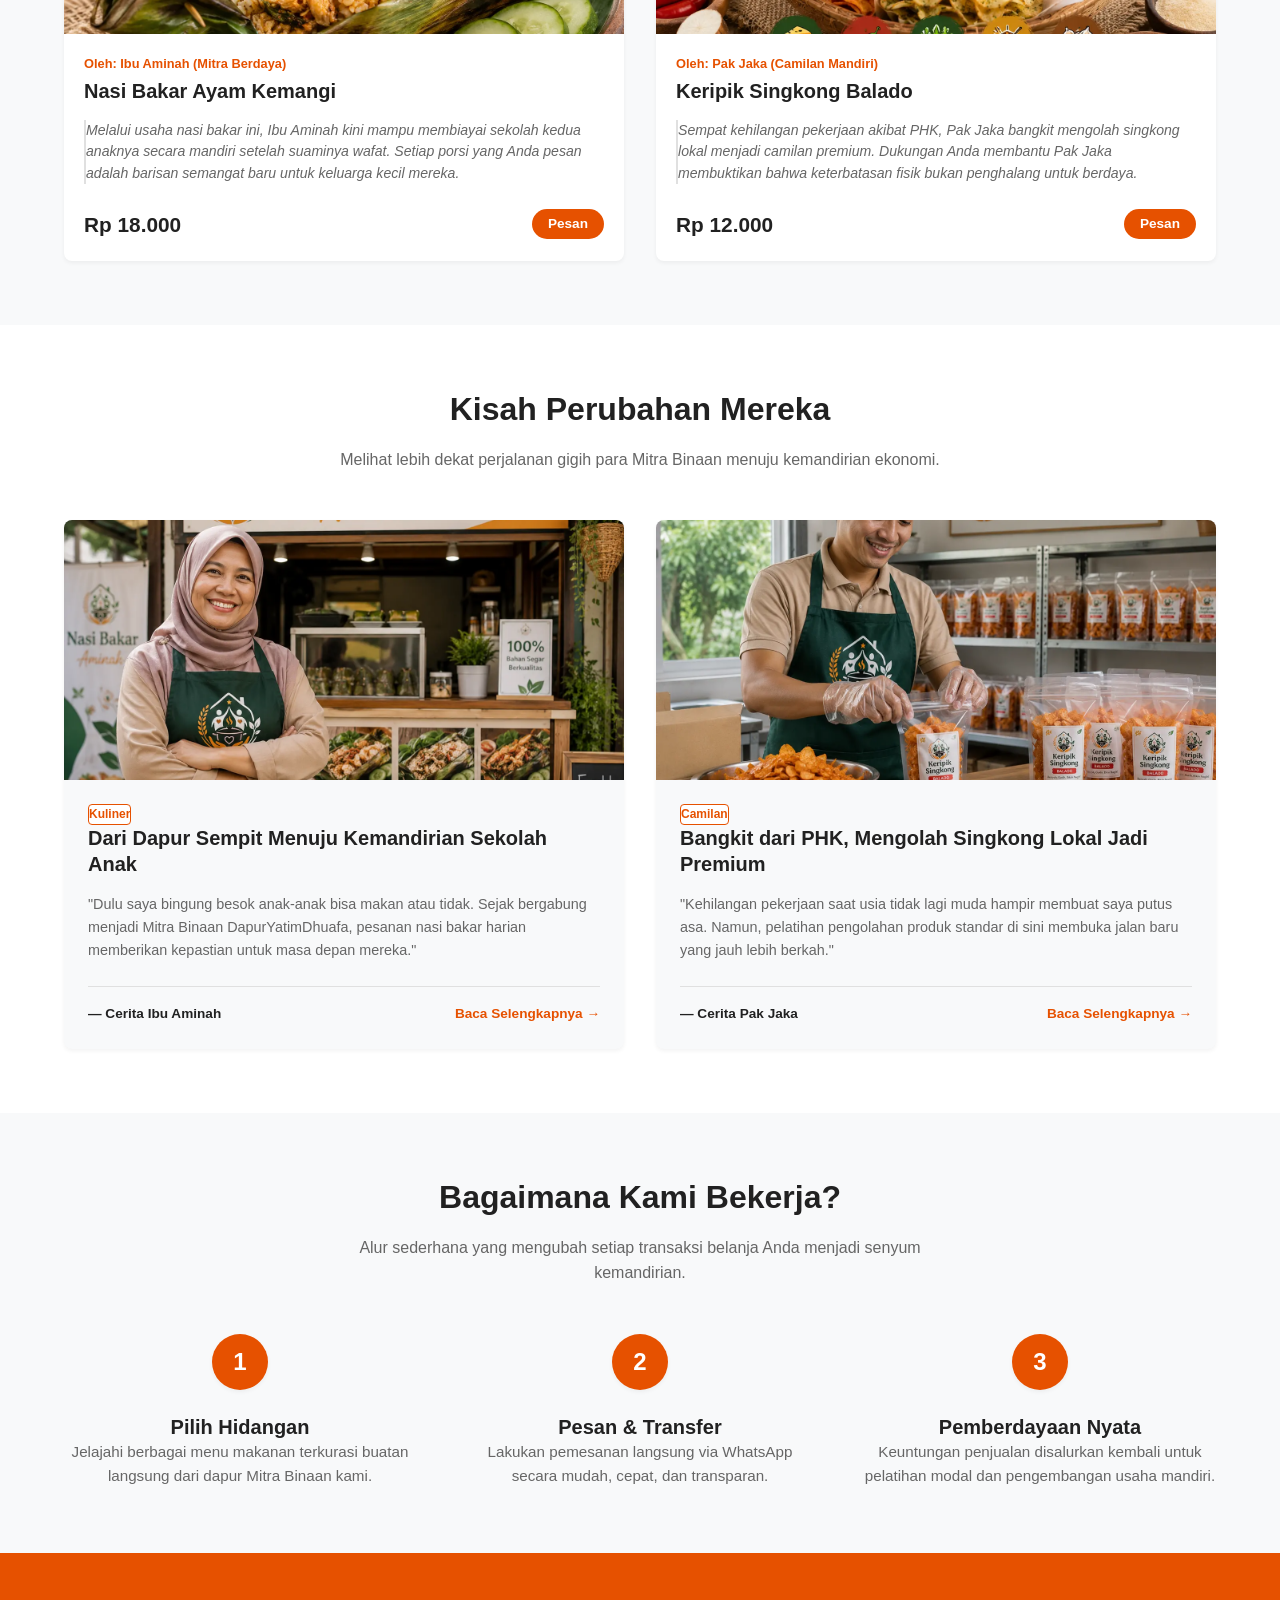
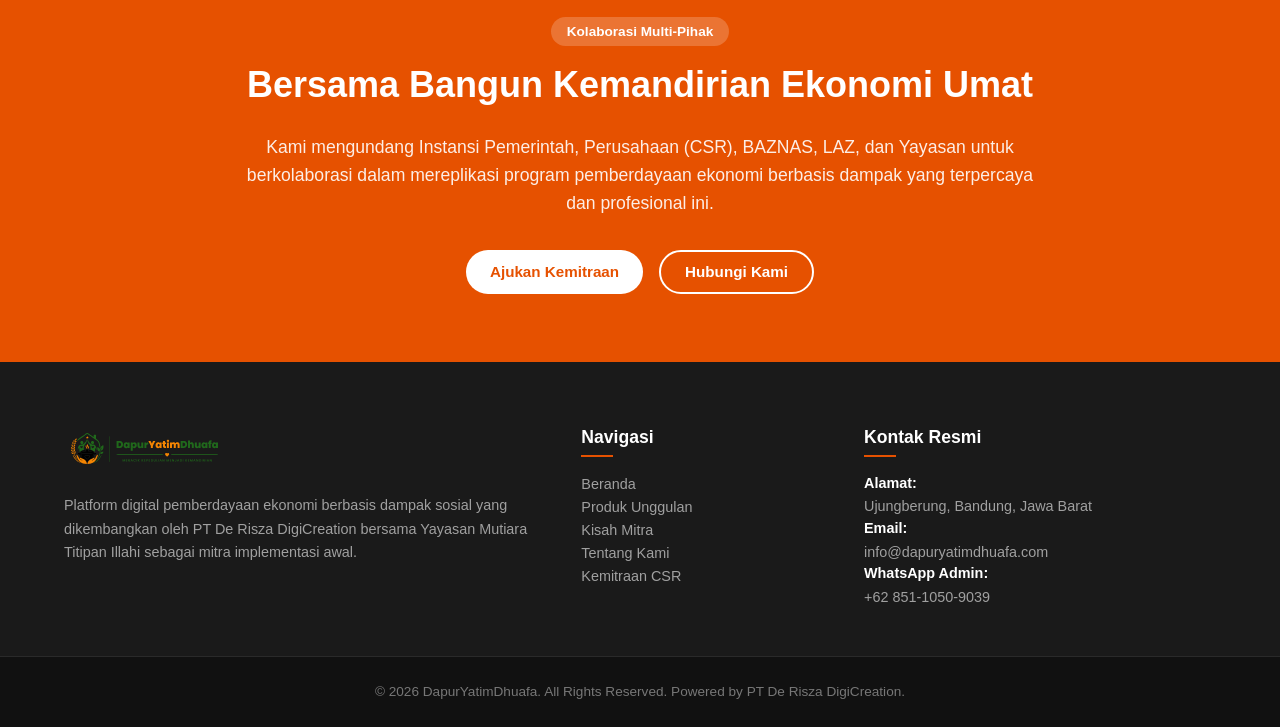
==== commit 0f50c356: "penyempurnaan" ====
--- a/index.html
+++ b/index.html
@@ -6,7 +6,7 @@
     <title>DapurYatimDhuafa - Platform Foodcourt Online Terkurasi</title>
     <link
       rel="icon"
-      type="image/webp"
+      type="image/svg"
       href="assets/icons/icon-dapuryatimdhuafa.svg"
     />
 
@@ -253,7 +253,7 @@
                 <div class="product-card__footer">
                   <span class="product-card__price">Rp 18.000</span>
                   <a
-                    href="https://wa.me/6285110509039?text=Halo%20Admin%20DapurYatimDhuafa,%20saya%20mau%20pesan%20Nasi%20Bakar%20Ayam"
+                    href="https://wa.me/6285110509039?text=Saya%20tertarik%20memesan%20Nasi%20Bakar%20Ibu%20Aminah"
                     class="btn btn--primary btn--sm"
                     target="_blank"
                     rel="noopener"
@@ -290,7 +290,7 @@
                 <div class="product-card__footer">
                   <span class="product-card__price">Rp 12.000</span>
                   <a
-                    href="https://wa.me/6285110509039?text=Halo%20Admin%20DapurYatimDhuafa,%20saya%20mau%20pesan%20Keripik%20Singkong"
+                    href="https://wa.me/6285110509039?text=Saya%20tertarik%20memesan%20Keripik%20Singkong%20Pak%20Jaka"
                     class="btn btn--primary btn--sm"
                     target="_blank"
                     rel="noopener"
@@ -460,7 +460,6 @@
       </section>
     </main>
 
-    <!-- Footer Resmi (BAB 11 & 41) -->
     <!-- Footer Resmi (BAB 11 & 41) -->
     <footer class="main-footer">
       <div class="footer__container">
@@ -509,8 +508,6 @@
           <h4 class="footer__title">Kontak Resmi</h4>
           <ul class="footer__info">
             <li><strong>Alamat:</strong> Ujungberung, Bandung, Jawa Barat</li>
-            =======
-            <li><strong>Alamat:</strong> Ujungberung, Bandung, Jawa Barat</li>
             <li><strong>Email:</strong> info@dapuryatimdhuafa.com</li>
             <li><strong>WhatsApp Admin:</strong> +62 851-1050-9039</li>
           </ul>
--- a/assets/css/style.css
+++ b/assets/css/style.css
@@ -19,3 +19,4 @@
 @import "pages/hero-internal.css";
 @import "pages/section.css";
 @import "pages/catalog.css";
+@import "pages/stories.css";
